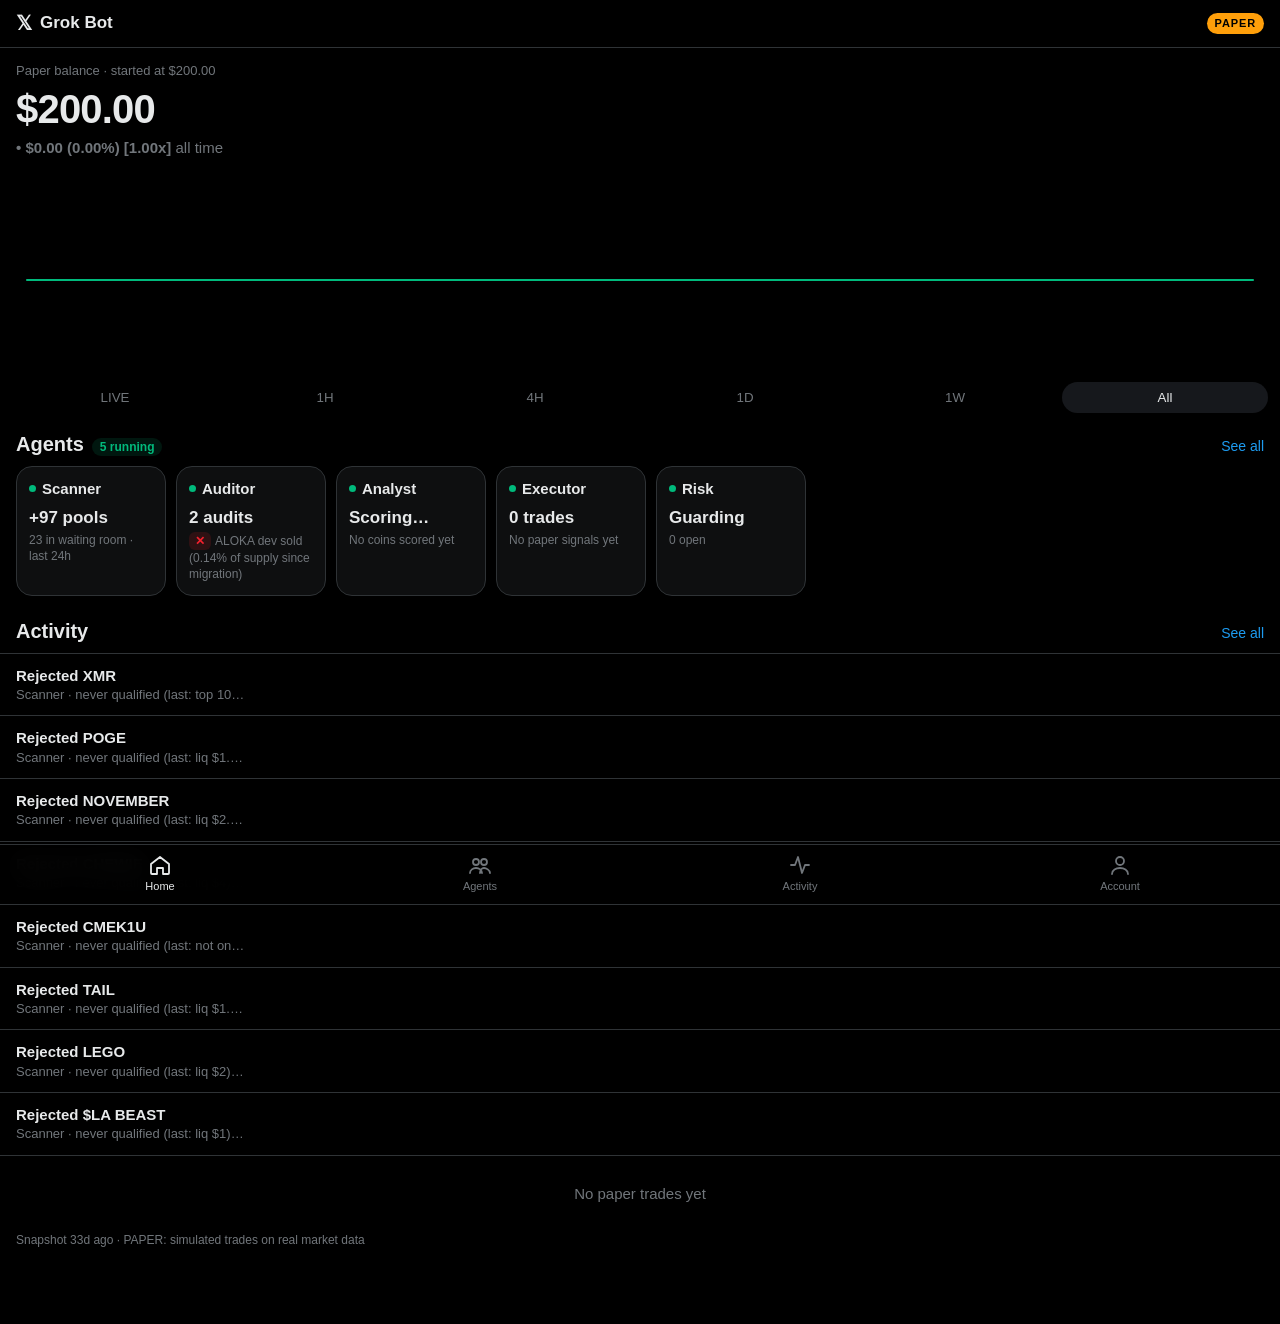
==== site/yN1Zdf6zTN2WSPnDfIwPuoc7/index.html @ 9f487b3b "snapshot" ====
<!doctype html>
<html lang="en">
<head>
<meta charset="utf-8">
<meta name="viewport" content="width=device-width, initial-scale=1, viewport-fit=cover">
<meta name="robots" content="noindex, nofollow">
<meta name="referrer" content="no-referrer">
<meta name="theme-color" content="#000000">
<meta name="apple-mobile-web-app-capable" content="yes">
<meta name="mobile-web-app-capable" content="yes">
<meta name="apple-mobile-web-app-status-bar-style" content="black-translucent">
<meta name="apple-mobile-web-app-title" content="Desk">
<link rel="manifest" href="manifest.webmanifest">
<link rel="apple-touch-icon" href="icons/apple-touch-icon.png">
<link rel="icon" type="image/png" sizes="192x192" href="icons/icon-192.png">
<link rel="stylesheet" href="style.css">
<title>Grok Bot · Desk (PAPER)</title>
</head>
<body>
<header class="top">
  <div class="brand"><span class="logo">𝕏</span><span class="bname">Grok Bot</span></div>
  <span class="paper" title="Simulated trades on real market data">PAPER</span>
</header>
<main id="view" aria-live="polite"><div class="empty">Loading…</div></main>
<nav class="tabs" id="tabs">
  <a href="#/home" data-tab="home"><svg viewBox="0 0 24 24"><path d="M3 11l9-7 9 7v9a1 1 0 0 1-1 1h-5v-6H9v6H4a1 1 0 0 1-1-1z"/></svg><span>Home</span></a>
  <a href="#/agents" data-tab="agents"><svg viewBox="0 0 24 24"><circle cx="8" cy="9" r="3"/><circle cx="16" cy="9" r="3"/><path d="M2 20c0-3 3-5 6-5s6 2 6 5M12 20c0-3 2-5 4-5s6 2 6 5"/></svg><span>Agents</span></a>
  <a href="#/activity" data-tab="activity"><svg viewBox="0 0 24 24"><path d="M3 12h4l3-8 4 16 3-8h4"/></svg><span>Activity</span></a>
  <a href="#/account" data-tab="account"><svg viewBox="0 0 24 24"><circle cx="12" cy="8" r="4"/><path d="M4 21c0-4 4-6 8-6s8 2 8 6"/></svg><span>Account</span></a>
</nav>
<script src="app.js"></script>
</body>
</html>
---- site/yN1Zdf6zTN2WSPnDfIwPuoc7/style.css ----
:root{--bg:#000;--card:#0e0f10;--card2:#16181c;--line:#2f3336;--tx:#e7e9ea;--mut:#71767b;--up:#00ba7c;--down:#f4212e;--warn:#ff9f0a;--blue:#1d9bf0;
--safe-b:env(safe-area-inset-bottom,0px);--safe-t:env(safe-area-inset-top,0px)}
*{box-sizing:border-box;-webkit-tap-highlight-color:transparent}
html,body{margin:0;background:var(--bg);color:var(--tx);font:15px/1.35 -apple-system,BlinkMacSystemFont,"SF Pro Text","Inter","Segoe UI",Roboto,Helvetica,Arial,sans-serif;-webkit-font-smoothing:antialiased}
a{color:inherit;text-decoration:none}
.top{position:sticky;top:0;z-index:5;display:flex;align-items:center;justify-content:space-between;padding:calc(10px + var(--safe-t)) 16px 10px;background:rgba(0,0,0,.85);backdrop-filter:blur(12px);-webkit-backdrop-filter:blur(12px);border-bottom:1px solid var(--line)}
.brand{display:flex;gap:8px;align-items:center;font-weight:700;font-size:17px}
.logo{font-size:20px}
.paper{font-size:11px;font-weight:800;letter-spacing:.08em;color:#000;background:var(--warn);padding:3px 8px;border-radius:999px}
main{padding:0 0 calc(76px + var(--safe-b))}
.sec{padding:14px 16px}
.lbl{color:var(--mut);font-size:13px}
.big{font-size:40px;font-weight:800;letter-spacing:-.02em;margin:2px 0}
.chg{font-weight:600;font-size:15px}
.up{color:var(--up)}.down{color:var(--down)}.warn{color:var(--warn)}.mut{color:var(--mut)}
.chart{width:100%;height:210px;display:block}
.chart text{font-size:10px;font-weight:700}
.ranges{display:flex;gap:4px;padding:0 12px;justify-content:space-between}
.ranges button{flex:1;background:none;border:0;color:var(--mut);font:600 13px inherit;font-family:inherit;padding:8px 0;border-radius:999px}
.ranges button.on{background:var(--card2);color:var(--tx)}
.hdr{display:flex;justify-content:space-between;align-items:baseline;padding:18px 16px 8px}
.hdr h2{margin:0;font-size:20px;font-weight:800}
.hdr a{color:var(--blue);font-size:14px}
.pill{font-size:12px;color:var(--up);background:rgba(0,186,124,.12);padding:2px 8px;border-radius:999px;margin-left:8px;font-weight:600}
.strip{display:flex;gap:10px;overflow-x:auto;padding:0 16px 4px;scroll-snap-type:x mandatory;scrollbar-width:none}
.strip::-webkit-scrollbar{display:none}
.agent{flex:0 0 150px;scroll-snap-align:start;background:var(--card);border:1px solid var(--line);border-radius:16px;padding:12px;min-height:118px}
.agent .n{display:flex;align-items:center;gap:6px;font-weight:700}
.dot{width:7px;height:7px;border-radius:50%;background:var(--up);display:inline-block}
.dot.off{background:var(--down)}.dot.pause{background:var(--warn)}
.agent .h{font-size:17px;font-weight:800;margin-top:8px}
.agent .s{color:var(--mut);font-size:12px;margin-top:2px}
.badge{display:inline-block;font-size:12px;font-weight:800;padding:1px 6px;border-radius:6px;margin-right:4px;background:var(--card2)}
.badge.g{color:var(--up);background:rgba(0,186,124,.14)}.badge.r{color:var(--down);background:rgba(244,33,46,.14)}
.feed{border-top:1px solid var(--line)}
.row{display:flex;justify-content:space-between;gap:12px;padding:12px 16px;border-bottom:1px solid var(--line)}
.row .l{min-width:0}.row .t{font-weight:700;white-space:nowrap;overflow:hidden;text-overflow:ellipsis}
.row .sub{color:var(--mut);font-size:13px;white-space:nowrap;overflow:hidden;text-overflow:ellipsis;max-width:230px}
.row .r{text-align:right;flex:none}.row .v{font-weight:700}.row .v2{color:var(--mut);font-size:13px}
.empty{color:var(--mut);text-align:center;padding:28px 16px}
.card{background:var(--card);border:1px solid var(--line);border-radius:16px;margin:10px 16px;padding:14px}
.card h3{margin:0 0 8px;font-size:15px}
.grid{display:grid;grid-template-columns:1fr 1fr;gap:10px;margin:10px 16px}
.grid .c{background:var(--card);border:1px solid var(--line);border-radius:14px;padding:12px}
.grid .k{color:var(--mut);font-size:12px}.grid .x{font-weight:700;font-size:16px;margin-top:2px}
.kv{display:flex;justify-content:space-between;padding:6px 0;border-bottom:1px solid var(--line);font-size:14px}
.kv:last-child{border-bottom:0}.kv span:first-child{color:var(--mut)}
.layer{display:flex;gap:10px;align-items:flex-start;padding:7px 0;border-bottom:1px solid var(--line);font-size:14px}
.layer:last-child{border-bottom:0}
.sq{flex:none;width:22px;height:22px;border-radius:6px;display:flex;align-items:center;justify-content:center;font-size:11px;font-weight:800;color:#000}
.sq.green{background:var(--up)}.sq.red{background:var(--down);color:#fff}.sq.grey{background:#3a3d41;color:var(--mut)}
.layer .lv{color:var(--mut);font-size:12px;word-break:break-word}
.bar{height:6px;background:var(--card2);border-radius:3px;overflow:hidden;margin-top:4px}
.bar i{display:block;height:100%;background:var(--up)}
.back{display:inline-block;color:var(--blue);padding:12px 16px 0;font-size:15px}
.cta{display:block;margin:16px;padding:14px;border-radius:999px;text-align:center;font-weight:800;font-size:16px;background:var(--tx);color:#000}
.cta.sell{background:var(--down);color:#fff}
.note{color:var(--mut);font-size:12px;padding:0 16px}
.tabs{position:fixed;bottom:0;left:0;right:0;display:flex;background:rgba(0,0,0,.92);backdrop-filter:blur(12px);-webkit-backdrop-filter:blur(12px);border-top:1px solid var(--line);padding-bottom:var(--safe-b);z-index:5}
.tabs a{flex:1;display:flex;flex-direction:column;align-items:center;gap:2px;padding:8px 0 6px;color:var(--mut);font-size:11px}
.tabs svg{width:24px;height:24px;fill:none;stroke:currentColor;stroke-width:1.8;stroke-linecap:round;stroke-linejoin:round}
.tabs a.on{color:var(--tx)}
.warnbox{margin:10px 16px;padding:10px 12px;border-radius:12px;border:1px solid rgba(255,159,10,.4);color:var(--warn);font-size:13px;background:rgba(255,159,10,.08)}
.fade{animation:f .18s ease-out}@keyframes f{from{opacity:.4}to{opacity:1}}
@media (prefers-reduced-motion:reduce){.fade{animation:none}}
.agentlist{display:flex;flex-direction:column;gap:10px;padding:0 16px}
.agentlist .agent{flex:none;min-height:0}
.agentlist .agent .s{font-size:13px}
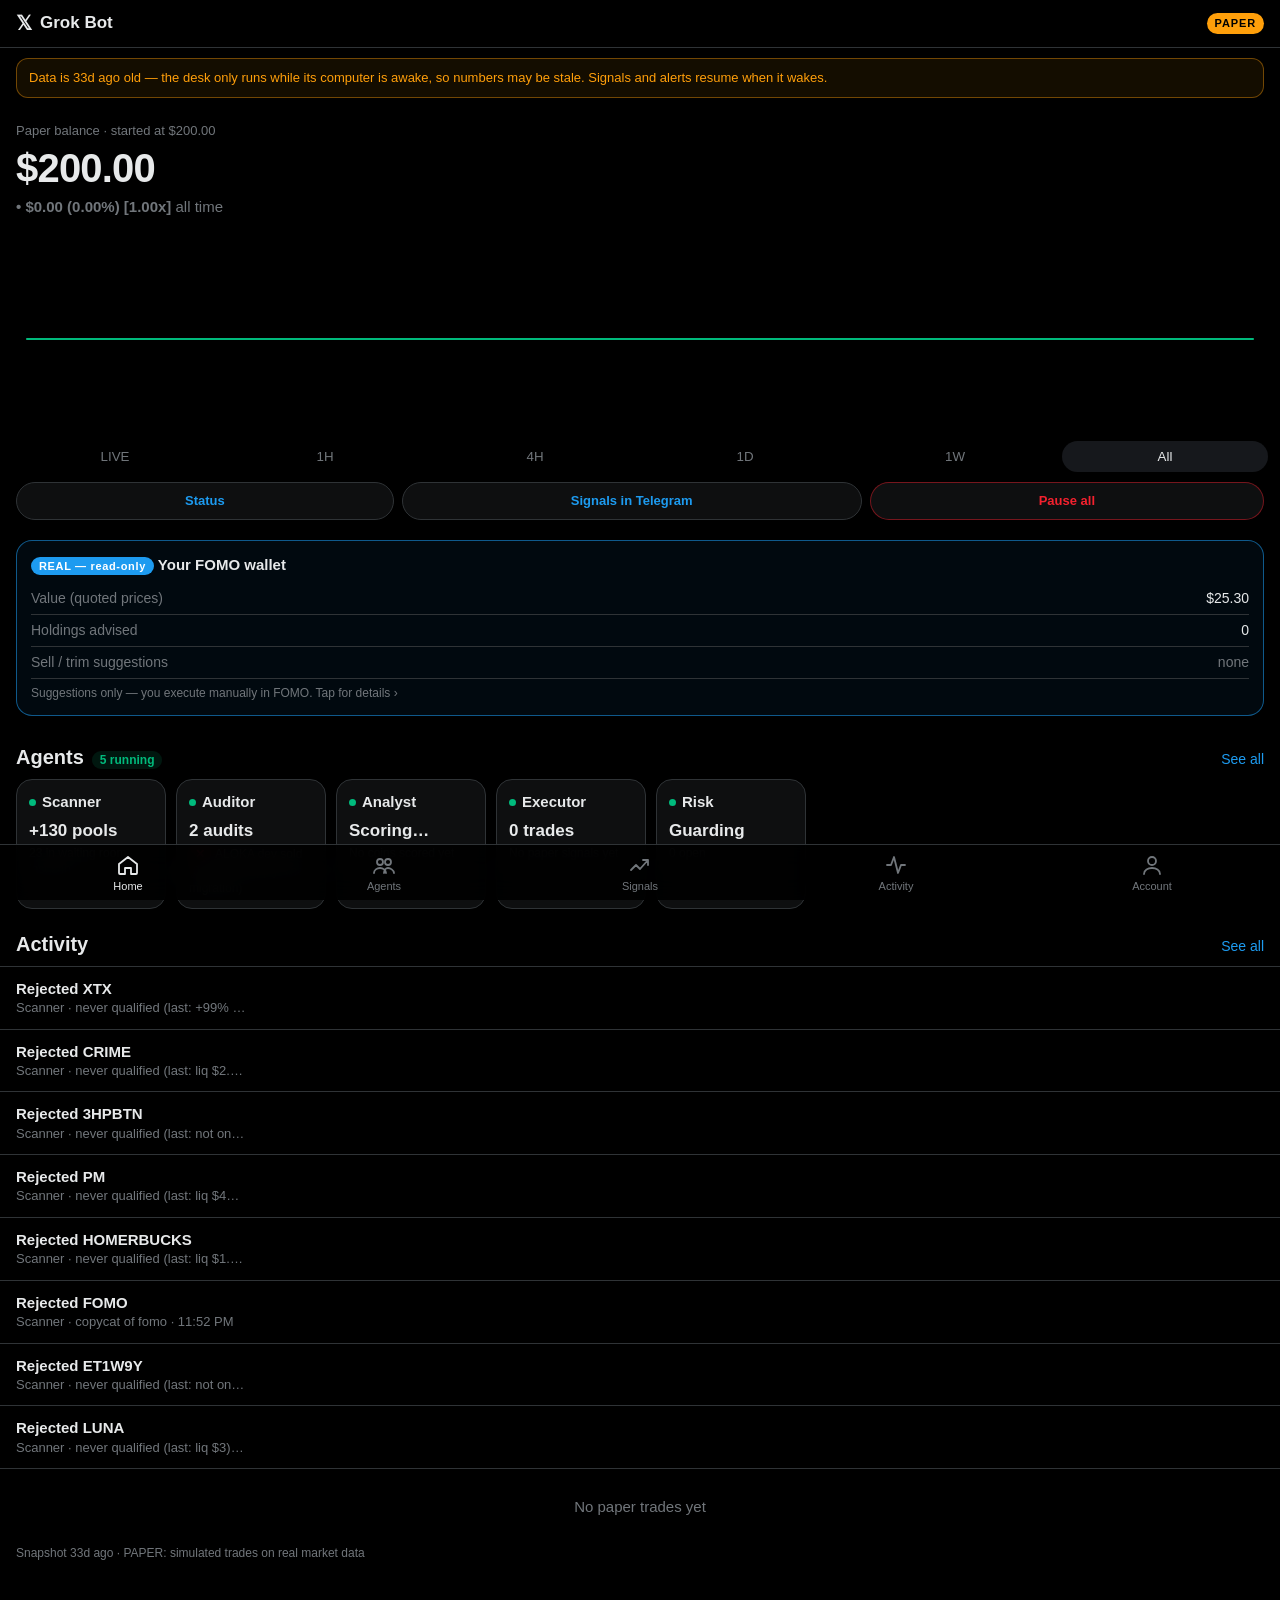
==== commit 1f3e251b: "snapshot" ====
--- a/site/yN1Zdf6zTN2WSPnDfIwPuoc7/index.html
+++ b/site/yN1Zdf6zTN2WSPnDfIwPuoc7/index.html
@@ -25,6 +25,7 @@
 <nav class="tabs" id="tabs">
   <a href="#/home" data-tab="home"><svg viewBox="0 0 24 24"><path d="M3 11l9-7 9 7v9a1 1 0 0 1-1 1h-5v-6H9v6H4a1 1 0 0 1-1-1z"/></svg><span>Home</span></a>
   <a href="#/agents" data-tab="agents"><svg viewBox="0 0 24 24"><circle cx="8" cy="9" r="3"/><circle cx="16" cy="9" r="3"/><path d="M2 20c0-3 3-5 6-5s6 2 6 5M12 20c0-3 2-5 4-5s6 2 6 5"/></svg><span>Agents</span></a>
+  <a href="#/signals" data-tab="signals"><svg viewBox="0 0 24 24"><path d="M3 17l5-5 4 4 8-9M15 7h5v5"/></svg><span>Signals</span></a>
   <a href="#/activity" data-tab="activity"><svg viewBox="0 0 24 24"><path d="M3 12h4l3-8 4 16 3-8h4"/></svg><span>Activity</span></a>
   <a href="#/account" data-tab="account"><svg viewBox="0 0 24 24"><circle cx="12" cy="8" r="4"/><path d="M4 21c0-4 4-6 8-6s8 2 8 6"/></svg><span>Account</span></a>
 </nav>
--- a/site/yN1Zdf6zTN2WSPnDfIwPuoc7/style.css
+++ b/site/yN1Zdf6zTN2WSPnDfIwPuoc7/style.css
@@ -66,3 +66,19 @@
 .agentlist{display:flex;flex-direction:column;gap:10px;padding:0 16px}
 .agentlist .agent{flex:none;min-height:0}
 .agentlist .agent .s{font-size:13px}
+.card.real{border-color:rgba(29,155,240,.55);background:rgba(29,155,240,.06)}
+.realtag{font-size:11px;font-weight:800;letter-spacing:.06em;color:#fff;background:var(--blue);padding:3px 8px;border-radius:999px;vertical-align:middle}
+.realfeed{border-left:3px solid var(--blue)}
+
+.tgrow{display:flex;flex-wrap:wrap;gap:8px;padding:10px 16px}
+.tgb{flex:1 1 auto;text-align:center;padding:9px 12px;border-radius:999px;border:1px solid var(--line);color:var(--blue);font-weight:700;font-size:13px;background:var(--card)}
+.tgb.danger{color:var(--down);border-color:rgba(244,33,46,.45)}
+.warnbox .tgb{display:inline-block;margin-left:6px;padding:4px 10px;flex:none}
+.act{display:inline-block;font-size:11px;font-weight:800;padding:2px 7px;border-radius:6px;background:var(--card2);letter-spacing:.04em}
+.act.down{background:rgba(244,33,46,.16)}.act.up{background:rgba(0,186,124,.16)}.act.warn{background:rgba(255,159,10,.16)}
+.advice{font-weight:700;font-size:14px;margin:4px 0 8px}
+.homereal{display:block}
+table.bt{width:100%;border-collapse:collapse;font-size:12px;margin:8px 0}
+table.bt th,table.bt td{text-align:right;padding:5px 4px;border-bottom:1px solid var(--line)}
+table.bt th:first-child,table.bt td:first-child{text-align:left}
+.card.rules{font-size:14px;line-height:1.45}
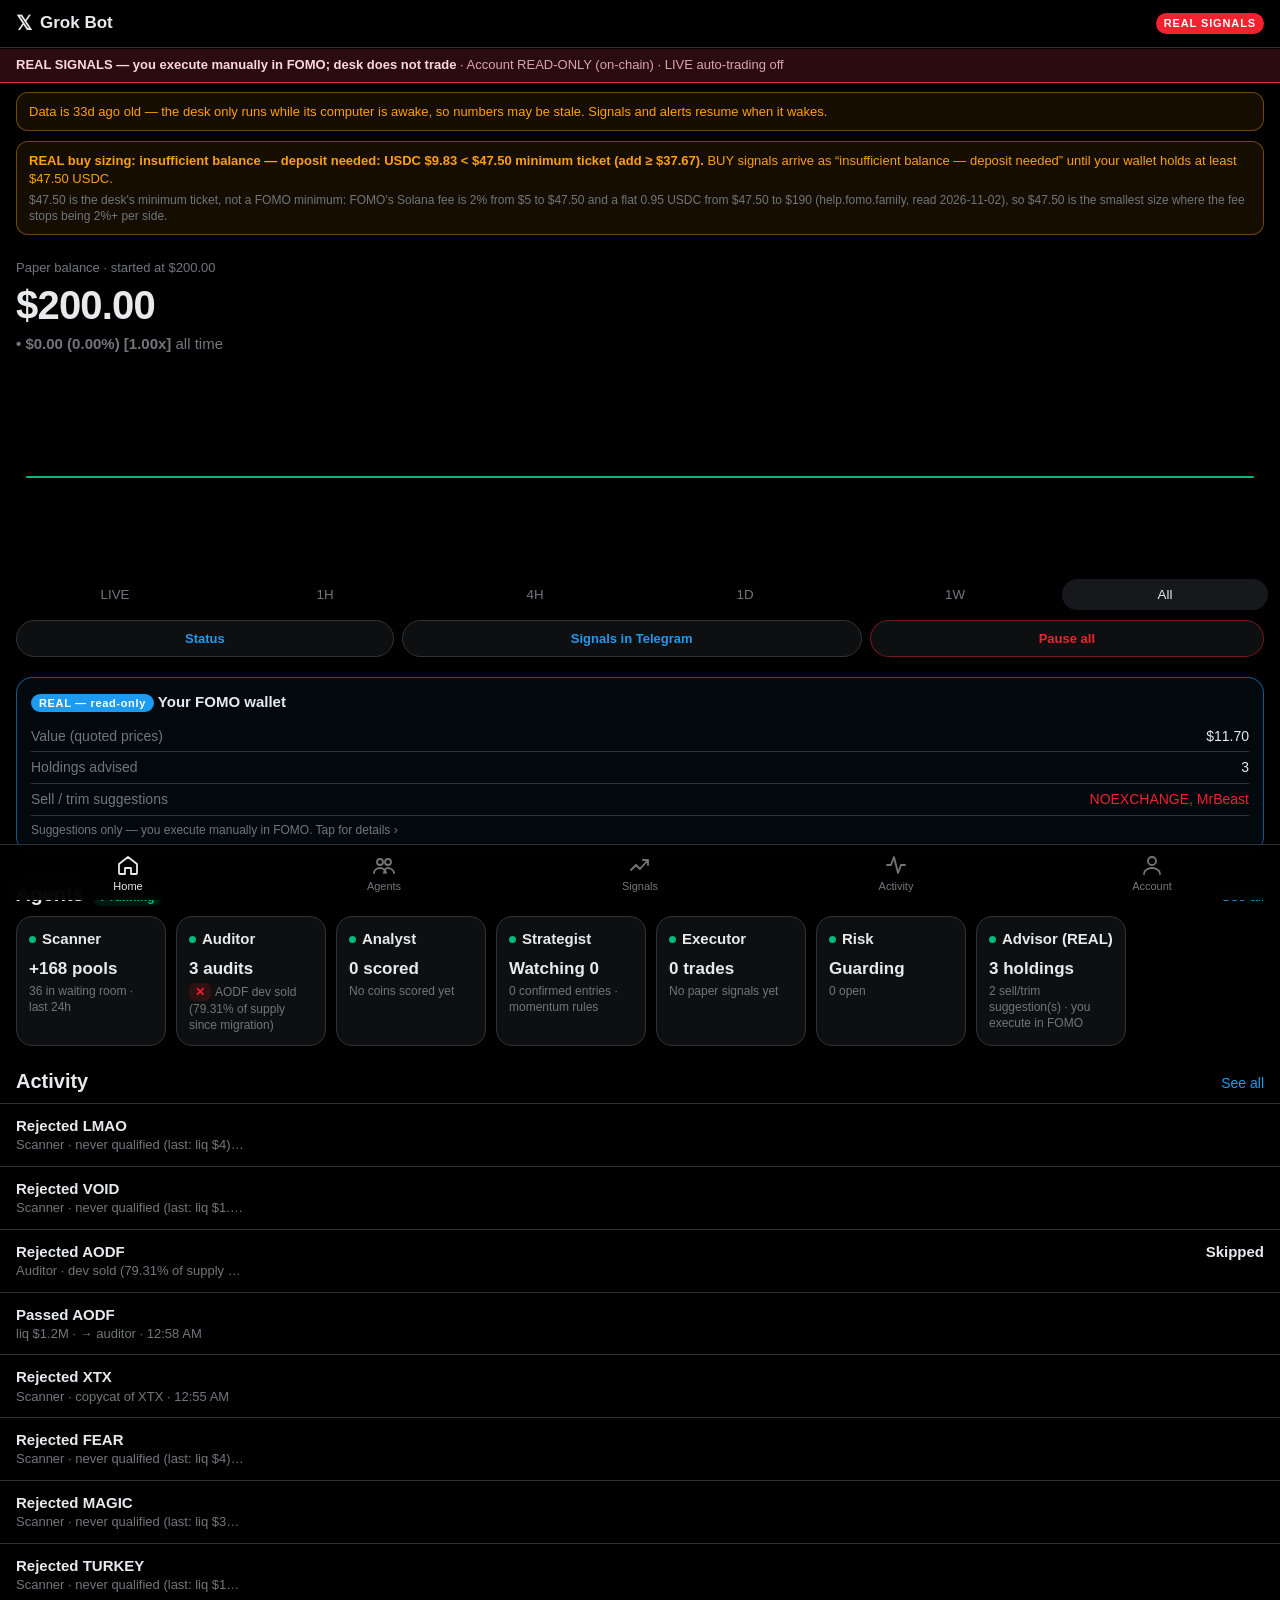
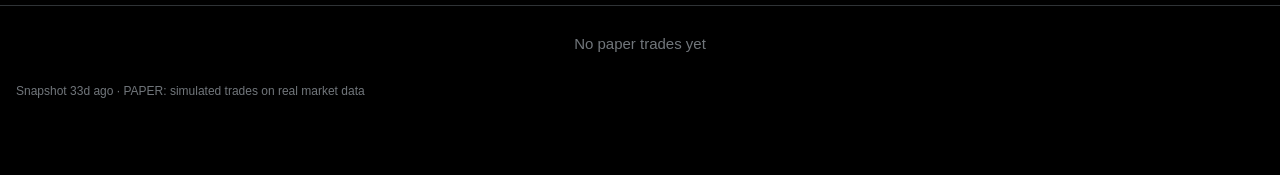
==== commit 1f3db4a5: "snapshot" ====
--- a/site/yN1Zdf6zTN2WSPnDfIwPuoc7/index.html
+++ b/site/yN1Zdf6zTN2WSPnDfIwPuoc7/index.html
@@ -14,13 +14,14 @@
 <link rel="apple-touch-icon" href="icons/apple-touch-icon.png">
 <link rel="icon" type="image/png" sizes="192x192" href="icons/icon-192.png">
 <link rel="stylesheet" href="style.css">
-<title>Grok Bot · Desk (PAPER)</title>
+<title>Grok Bot · Desk</title>
 </head>
 <body>
 <header class="top">
   <div class="brand"><span class="logo">𝕏</span><span class="bname">Grok Bot</span></div>
-  <span class="paper" title="Simulated trades on real market data">PAPER</span>
+  <span class="paper" id="modetag" title="Signal mode">PAPER</span>
 </header>
+<div id="modebanner" class="modebanner" hidden></div>
 <main id="view" aria-live="polite"><div class="empty">Loading…</div></main>
 <nav class="tabs" id="tabs">
   <a href="#/home" data-tab="home"><svg viewBox="0 0 24 24"><path d="M3 11l9-7 9 7v9a1 1 0 0 1-1 1h-5v-6H9v6H4a1 1 0 0 1-1-1z"/></svg><span>Home</span></a>
--- a/site/yN1Zdf6zTN2WSPnDfIwPuoc7/style.css
+++ b/site/yN1Zdf6zTN2WSPnDfIwPuoc7/style.css
@@ -82,3 +82,8 @@
 table.bt th,table.bt td{text-align:right;padding:5px 4px;border-bottom:1px solid var(--line)}
 table.bt th:first-child,table.bt td:first-child{text-align:left}
 .card.rules{font-size:14px;line-height:1.45}
+
+.paper.realmode{background:var(--down);color:#fff}
+.modebanner{position:sticky;top:calc(49px + var(--safe-t));z-index:4;background:#2a0c0f;border-bottom:1px solid var(--down);color:#ffd7da;font-size:13px;font-weight:600;padding:8px 16px;line-height:1.3}
+.modebanner .mut{color:#d9a5aa;font-weight:400}
+.sig .t .side{font-weight:800}.sig .t .side.BUY{color:var(--up)}.sig .t .side.SELL{color:var(--down)}.sig .t .side.TRIM{color:var(--warn)}
